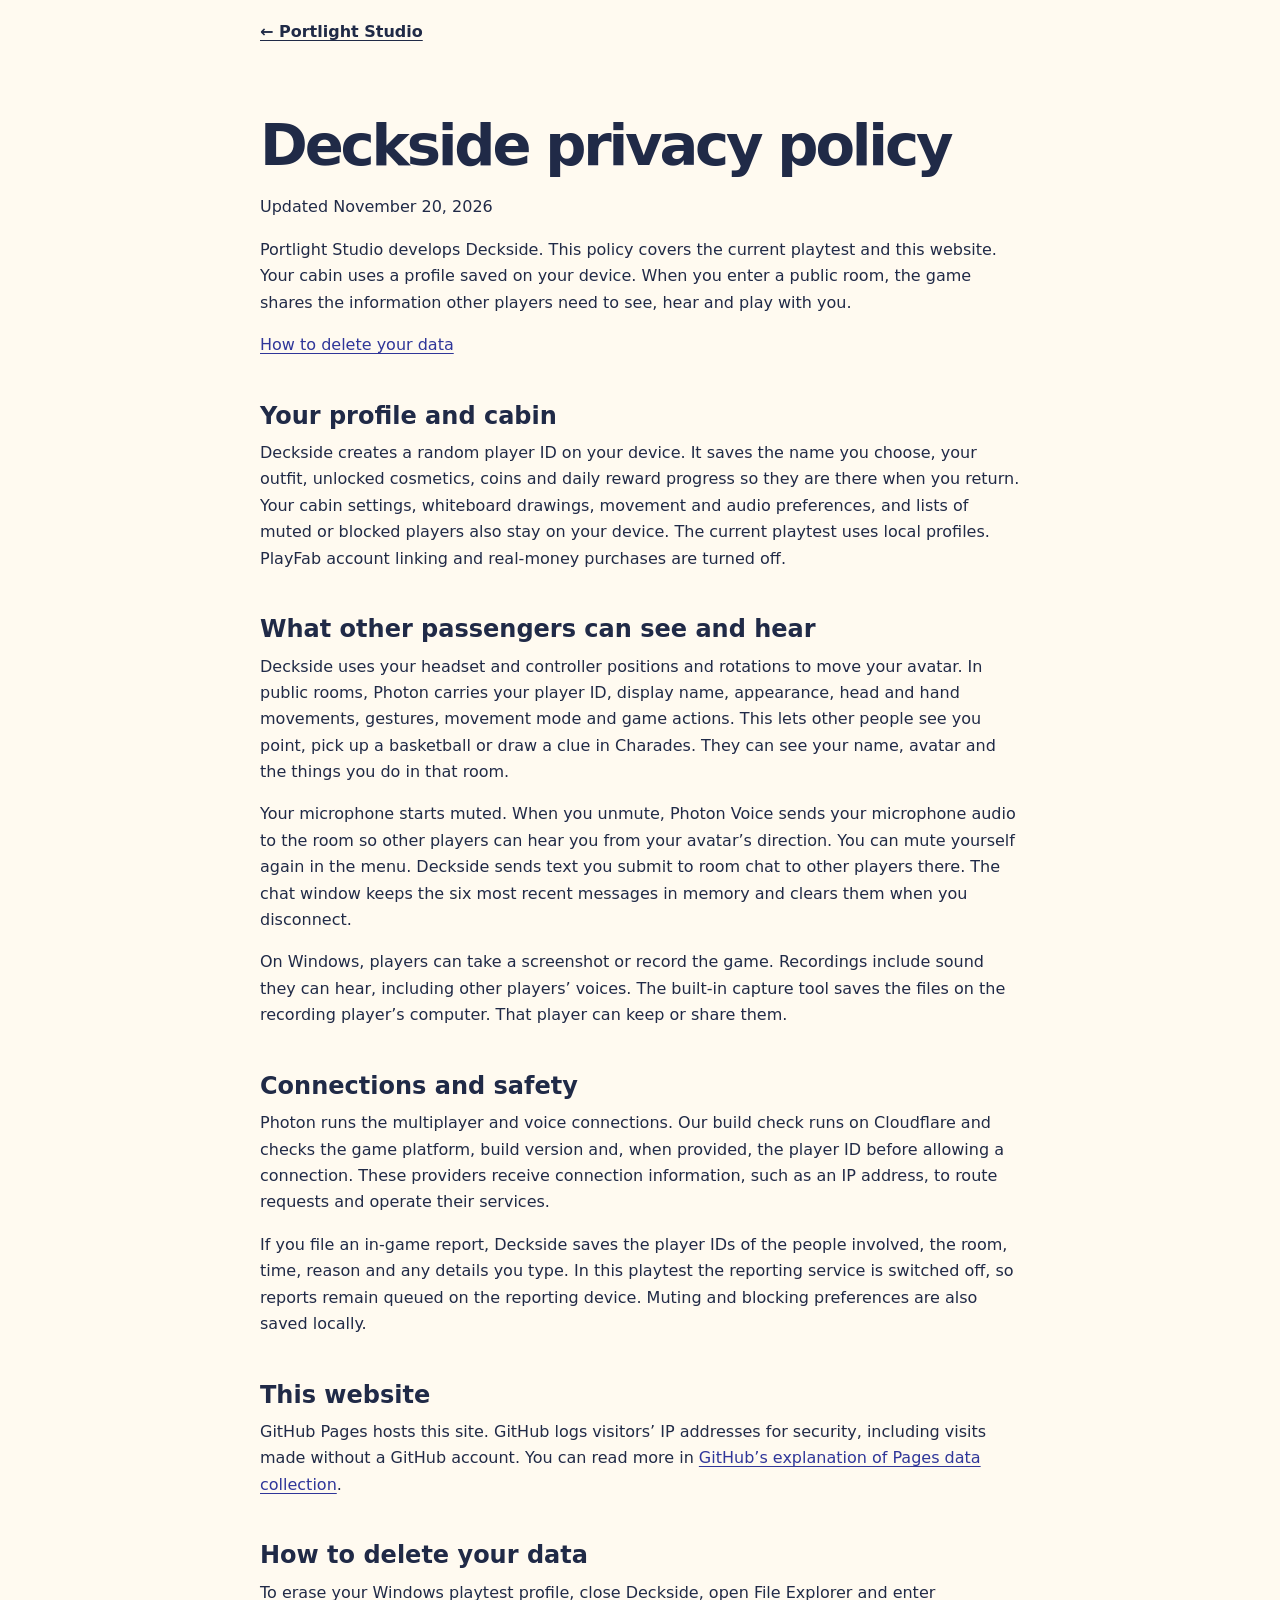
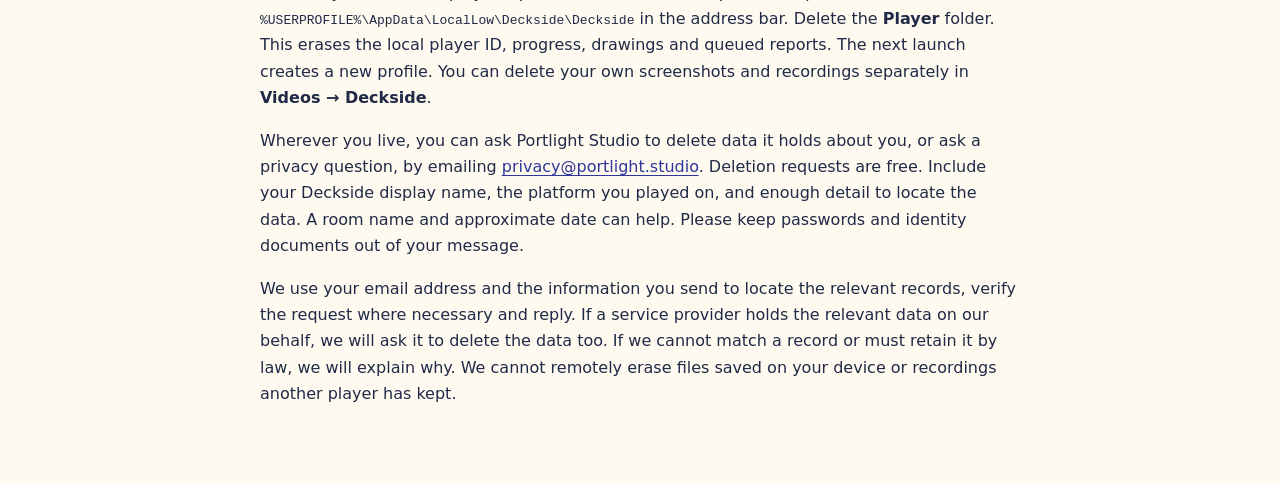
==== privacy/index.html @ 6b0edef1 "Create index.html" ====
<!doctype html>
<html lang="en">
<head>
  <meta charset="utf-8">
  <meta name="viewport" content="width=device-width, initial-scale=1">
  <title>Deckside privacy policy | Portlight Studio</title>
  <meta name="description" content="How Deckside uses your player profile, movement, voice and chat, and how to delete your data.">
  <link rel="stylesheet" href="../style.css">
</head>
<body class="policy-page">
  <header class="policy-nav"><a href="../">← Portlight Studio</a></header>
  <main class="policy-content">
    <h1>Deckside privacy policy</h1>
    <p>Updated <time datetime="2026-11-20">November 20, 2026</time></p>
    <p>Portlight Studio develops Deckside. This policy covers the current playtest and this website. Your cabin uses a profile saved on your device. When you enter a public room, the game shares the information other players need to see, hear and play with you.</p>
    <p><a href="#deletion">How to delete your data</a></p>

    <h2>Your profile and cabin</h2>
    <p>Deckside creates a random player ID on your device. It saves the name you choose, your outfit, unlocked cosmetics, coins and daily reward progress so they are there when you return. Your cabin settings, whiteboard drawings, movement and audio preferences, and lists of muted or blocked players also stay on your device. The current playtest uses local profiles. PlayFab account linking and real-money purchases are turned off.</p>

    <h2>What other passengers can see and hear</h2>
    <p>Deckside uses your headset and controller positions and rotations to move your avatar. In public rooms, Photon carries your player ID, display name, appearance, head and hand movements, gestures, movement mode and game actions. This lets other people see you point, pick up a basketball or draw a clue in Charades. They can see your name, avatar and the things you do in that room.</p>
    <p>Your microphone starts muted. When you unmute, Photon Voice sends your microphone audio to the room so other players can hear you from your avatar’s direction. You can mute yourself again in the menu. Deckside sends text you submit to room chat to other players there. The chat window keeps the six most recent messages in memory and clears them when you disconnect.</p>
    <p>On Windows, players can take a screenshot or record the game. Recordings include sound they can hear, including other players’ voices. The built-in capture tool saves the files on the recording player’s computer. That player can keep or share them.</p>

    <h2>Connections and safety</h2>
    <p>Photon runs the multiplayer and voice connections. Our build check runs on Cloudflare and checks the game platform, build version and, when provided, the player ID before allowing a connection. These providers receive connection information, such as an IP address, to route requests and operate their services.</p>
    <p>If you file an in-game report, Deckside saves the player IDs of the people involved, the room, time, reason and any details you type. In this playtest the reporting service is switched off, so reports remain queued on the reporting device. Muting and blocking preferences are also saved locally.</p>

    <h2>This website</h2>
    <p>GitHub Pages hosts this site. GitHub logs visitors’ IP addresses for security, including visits made without a GitHub account. You can read more in <a href="https://docs.github.com/en/pages/getting-started-with-github-pages/what-is-github-pages#data-collection">GitHub’s explanation of Pages data collection</a>.</p>

    <h2 id="deletion">How to delete your data</h2>
    <p>To erase your Windows playtest profile, close Deckside, open File Explorer and enter <code>%USERPROFILE%\AppData\LocalLow\Deckside\Deckside</code> in the address bar. Delete the <strong>Player</strong> folder. This erases the local player ID, progress, drawings and queued reports. The next launch creates a new profile. You can delete your own screenshots and recordings separately in <strong>Videos → Deckside</strong>.</p>
    <p>Wherever you live, you can ask Portlight Studio to delete data it holds about you, or ask a privacy question, by emailing <a href="mailto:privacy@portlight.studio">privacy@portlight.studio</a>. Deletion requests are free. Include your Deckside display name, the platform you played on, and enough detail to locate the data. A room name and approximate date can help. Please keep passwords and identity documents out of your message.</p>
    <p>We use your email address and the information you send to locate the relevant records, verify the request where necessary and reply. If a service provider holds the relevant data on our behalf, we will ask it to delete the data too. If we cannot match a record or must retain it by law, we will explain why. We cannot remotely erase files saved on your device or recordings another player has kept.</p>
  </main>
</body>
</html>
---- style.css ----
:root {
  color-scheme: light;
  --ink: #202a47;
  --muted: #47536a;
  --paper: #fffaf0;
  --navy: #2f3699;
  --aqua: #a9e6e7;
  --rule: #d6d5c9;
  font-family: "DM Sans", "Segoe UI", system-ui, sans-serif;
  background: var(--paper);
  color: var(--ink);
}
* { box-sizing: border-box; }
body { margin: 0; }
img { display: block; max-width: 100%; height: auto; }
a { color: inherit; text-underline-offset: .2em; }
a:focus-visible { outline: 3px solid #e55030; outline-offset: 5px; }
.wrap { width: min(1180px, calc(100% - 96px)); margin-inline: auto; }
.skip { position: absolute; z-index: 5; inset: -64px auto auto 20px; background: white; padding: 12px; }
.skip:focus { top: 8px; }
.masthead { background: var(--paper); }
.masthead-inner, .footer-inner { display: flex; align-items: center; justify-content: space-between; gap: 24px; }
.masthead-inner { min-height: 78px; }
.brand { display: inline-flex; align-items: center; gap: 12px; font-size: 1.15rem; font-weight: 750; letter-spacing: -.04em; text-decoration: none; }
.brand img { border-radius: 8px; image-rendering: pixelated; }
.masthead nav { display: flex; align-items: center; gap: clamp(18px, 3vw, 40px); }
.masthead nav a { font-weight: 600; font-size: .95rem; text-decoration: none; }
.masthead nav a:hover, .brand:hover span { text-decoration: underline; }
.hero { background: var(--navy); color: white; border-bottom: 8px solid #9bd9e6; }
.hero-grid { display: grid; grid-template-columns: .9fr 1.15fr; gap: clamp(40px, 6vw, 92px); align-items: center; padding-block: clamp(60px, 8vw, 114px); }
.hero-copy { max-width: 470px; }
.status { display: inline-flex; gap: 9px; align-items: center; font: 650 .78rem/1.25 "Courier New", monospace; color: #cdedf1; text-transform: uppercase; letter-spacing: .12em; }
.status span { width: 8px; height: 8px; background: #ffdf72; box-shadow: 3px 3px 0 #202774; }
h1 { margin: 21px 0 18px; }
.hero h1 img { width: 100%; image-rendering: pixelated; }
.hero-copy p { max-width: 41ch; margin: 0; font-size: clamp(1.05rem, 1.4vw, 1.22rem); line-height: 1.6; color: #f6f6ff; }
.explore { display: inline-flex; gap: 22px; align-items: center; margin-top: 30px; padding: 13px 20px; background: var(--aqua); color: #192b49; font-weight: 750; text-decoration: none; border-radius: 5px; box-shadow: 3px 4px 0 #171958; }
.explore:hover { background: #d4f6f1; }
.explore span { font-size: 1.2em; }
.deck-photo { position: relative; margin: 0 3px 0 0; padding: 9px 9px 0; transform: rotate(1.4deg); background: var(--paper); color: var(--ink); box-shadow: 8px 9px 0 #212677; }
.deck-photo img { width: 100%; }
.deck-photo figcaption { display: flex; align-items: center; padding: 10px 8px 11px; gap: 9px; font: 650 .79rem/1.3 "Courier New", monospace; }
.porthole { display: inline-block; width: 9px; height: 9px; border: 2px solid var(--navy); border-radius: 50%; }
.rooms { padding-block: clamp(44px, 6vw, 82px); }
.rooms h2 { margin: 0 0 28px; font-size: clamp(2rem, 3.4vw, 3rem); line-height: 1.04; letter-spacing: -.055em; }
.room-grid { display: grid; grid-template-columns: repeat(3, minmax(0, 1fr)); gap: clamp(18px, 3vw, 38px); }
.room-grid img { width: 100%; border-radius: 4px; }
.room-grid h3 { margin: 16px 0 5px; font-size: 1.4rem; letter-spacing: -.035em; }
.room-grid p { margin: 0; color: var(--muted); font-size: 1rem; line-height: 1.58; }
.site-footer { padding: 23px 0; border-top: 1px solid var(--rule); font-size: .9rem; }
.footer-inner span { font-weight: 700; }
.policy-page .policy-nav, .policy-page .policy-content { width: min(760px, calc(100% - 40px)); margin-inline: auto; }
.policy-nav { padding-block: 22px; font-weight: 650; }
.policy-content { padding-block: 32px 60px; line-height: 1.65; overflow-wrap: anywhere; }
.policy-content h1 { font-size: clamp(2.3rem, 6vw, 3.6rem); line-height: 1.05; letter-spacing: -.055em; }
.policy-content h2 { margin: 1.8em 0 .4em; line-height: 1.2; }
.policy-content p, .policy-content ul { margin: 0 0 1em; }
.policy-content a { color: var(--navy); }
@media (max-width: 760px) {
  .wrap { width: min(570px, calc(100% - 40px)); }
  .masthead-inner { min-height: 64px; }
  .brand { font-size: 1rem; gap: 8px; }
  .brand img { width: 32px; }
  .hero-grid { grid-template-columns: 1fr; gap: 40px; padding-block: 46px 48px; }
  .hero h1 img { max-width: 390px; }
  .room-grid { grid-template-columns: 1fr; gap: 32px; }
}
@media (max-width: 380px) {
  .wrap { width: calc(100% - 28px); }
  .masthead nav { gap: 12px; }
  .masthead nav a, .site-footer { font-size: .85rem; }
  .footer-inner { gap: 12px; flex-wrap: wrap; }
}
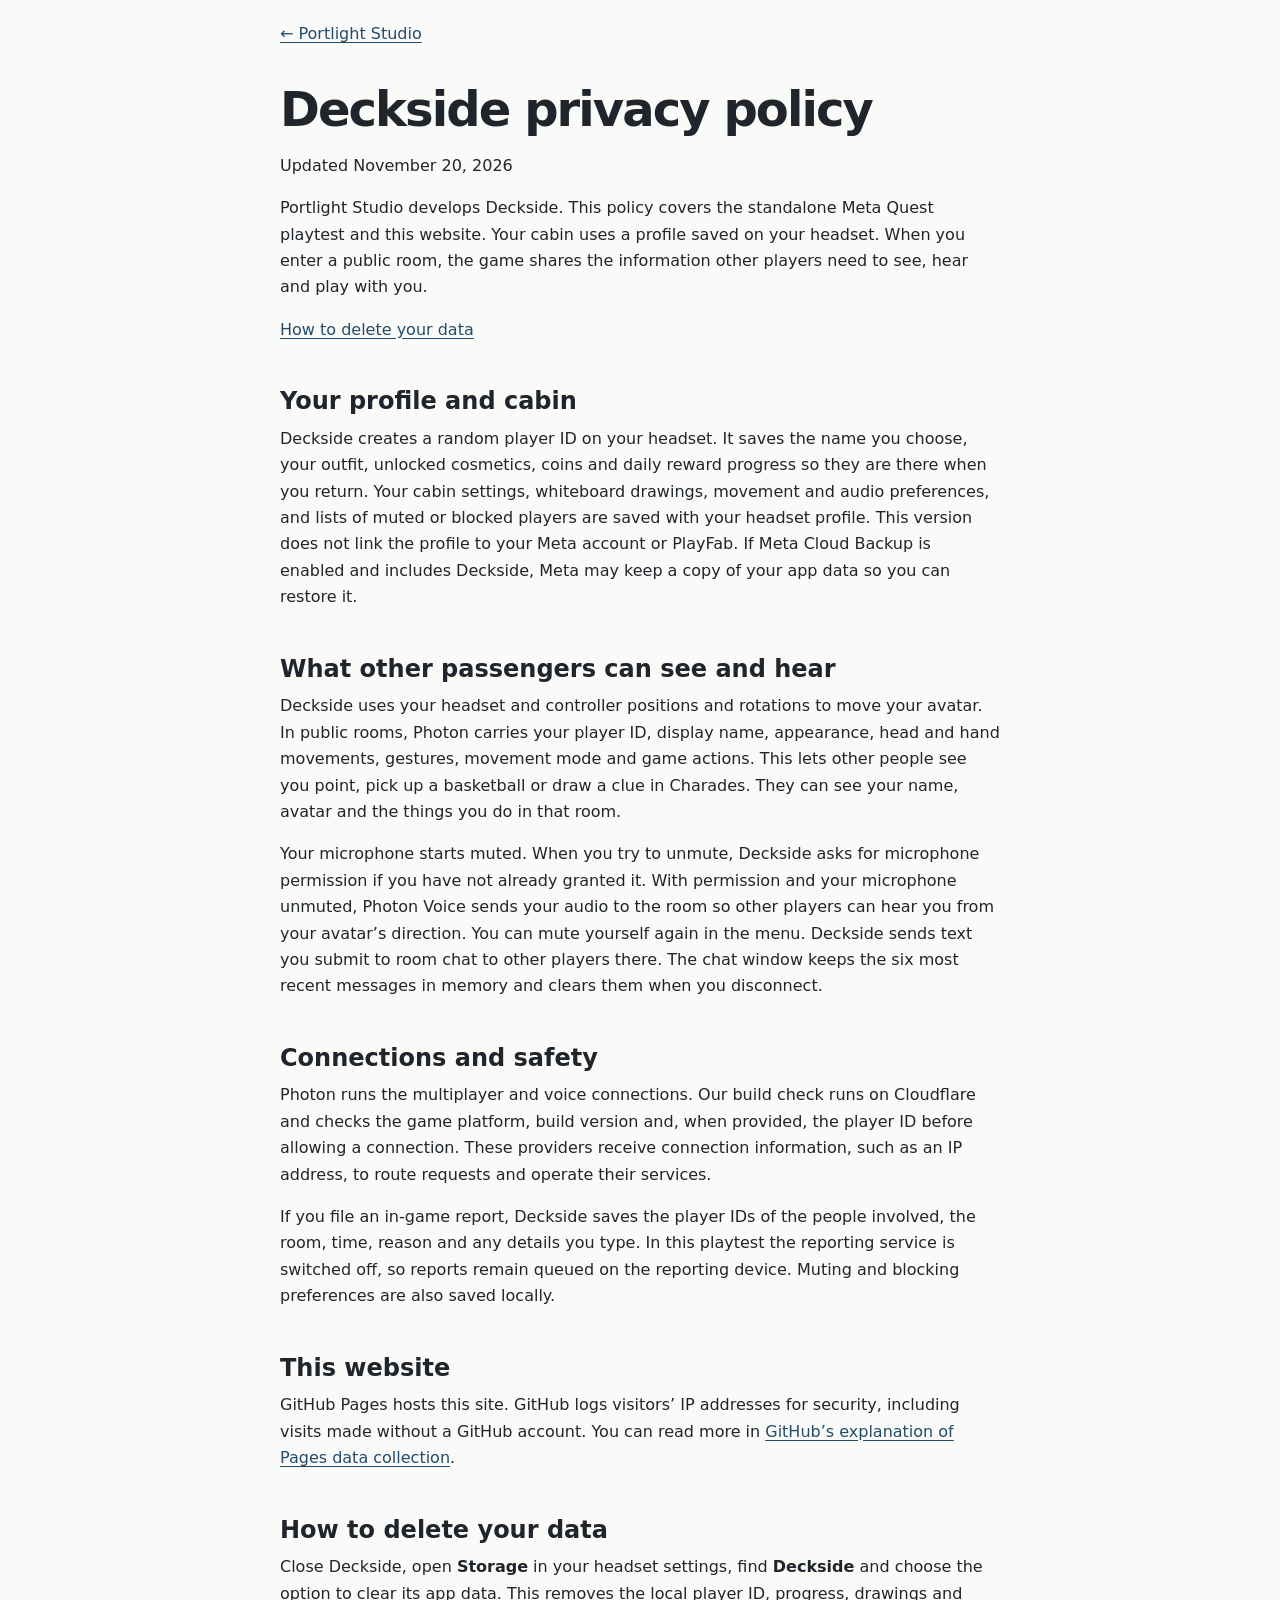
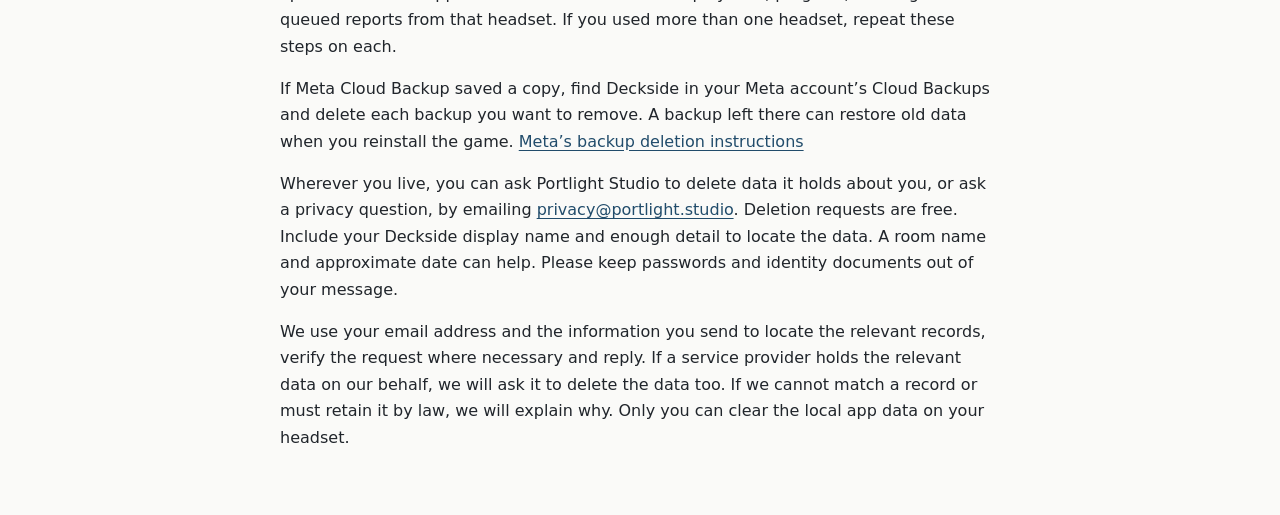
==== commit 495faf41: "Describe privacy and data deletion for the native Quest playtest" ====
--- a/privacy/index.html
+++ b/privacy/index.html
@@ -12,16 +12,15 @@
   <main class="policy-content">
     <h1>Deckside privacy policy</h1>
     <p>Updated <time datetime="2026-11-20">November 20, 2026</time></p>
-    <p>Portlight Studio develops Deckside. This policy covers the current playtest and this website. Your cabin uses a profile saved on your device. When you enter a public room, the game shares the information other players need to see, hear and play with you.</p>
+    <p>Portlight Studio develops Deckside. This policy covers the standalone Meta Quest playtest and this website. Your cabin uses a profile saved on your headset. When you enter a public room, the game shares the information other players need to see, hear and play with you.</p>
     <p><a href="#deletion">How to delete your data</a></p>
 
     <h2>Your profile and cabin</h2>
-    <p>Deckside creates a random player ID on your device. It saves the name you choose, your outfit, unlocked cosmetics, coins and daily reward progress so they are there when you return. Your cabin settings, whiteboard drawings, movement and audio preferences, and lists of muted or blocked players also stay on your device. The current playtest uses local profiles. PlayFab account linking and real-money purchases are turned off.</p>
+    <p>Deckside creates a random player ID on your headset. It saves the name you choose, your outfit, unlocked cosmetics, coins and daily reward progress so they are there when you return. Your cabin settings, whiteboard drawings, movement and audio preferences, and lists of muted or blocked players are saved with your headset profile. This version does not link the profile to your Meta account or PlayFab. If Meta Cloud Backup is enabled and includes Deckside, Meta may keep a copy of your app data so you can restore it.</p>
 
     <h2>What other passengers can see and hear</h2>
     <p>Deckside uses your headset and controller positions and rotations to move your avatar. In public rooms, Photon carries your player ID, display name, appearance, head and hand movements, gestures, movement mode and game actions. This lets other people see you point, pick up a basketball or draw a clue in Charades. They can see your name, avatar and the things you do in that room.</p>
-    <p>Your microphone starts muted. When you unmute, Photon Voice sends your microphone audio to the room so other players can hear you from your avatar’s direction. You can mute yourself again in the menu. Deckside sends text you submit to room chat to other players there. The chat window keeps the six most recent messages in memory and clears them when you disconnect.</p>
-    <p>On Windows, players can take a screenshot or record the game. Recordings include sound they can hear, including other players’ voices. The built-in capture tool saves the files on the recording player’s computer. That player can keep or share them.</p>
+    <p>Your microphone starts muted. When you try to unmute, Deckside asks for microphone permission if you have not already granted it. With permission and your microphone unmuted, Photon Voice sends your audio to the room so other players can hear you from your avatar’s direction. You can mute yourself again in the menu. Deckside sends text you submit to room chat to other players there. The chat window keeps the six most recent messages in memory and clears them when you disconnect.</p>
 
     <h2>Connections and safety</h2>
     <p>Photon runs the multiplayer and voice connections. Our build check runs on Cloudflare and checks the game platform, build version and, when provided, the player ID before allowing a connection. These providers receive connection information, such as an IP address, to route requests and operate their services.</p>
@@ -31,9 +30,10 @@
     <p>GitHub Pages hosts this site. GitHub logs visitors’ IP addresses for security, including visits made without a GitHub account. You can read more in <a href="https://docs.github.com/en/pages/getting-started-with-github-pages/what-is-github-pages#data-collection">GitHub’s explanation of Pages data collection</a>.</p>
 
     <h2 id="deletion">How to delete your data</h2>
-    <p>To erase your Windows playtest profile, close Deckside, open File Explorer and enter <code>%USERPROFILE%\AppData\LocalLow\Deckside\Deckside</code> in the address bar. Delete the <strong>Player</strong> folder. This erases the local player ID, progress, drawings and queued reports. The next launch creates a new profile. You can delete your own screenshots and recordings separately in <strong>Videos → Deckside</strong>.</p>
-    <p>Wherever you live, you can ask Portlight Studio to delete data it holds about you, or ask a privacy question, by emailing <a href="mailto:privacy@portlight.studio">privacy@portlight.studio</a>. Deletion requests are free. Include your Deckside display name, the platform you played on, and enough detail to locate the data. A room name and approximate date can help. Please keep passwords and identity documents out of your message.</p>
-    <p>We use your email address and the information you send to locate the relevant records, verify the request where necessary and reply. If a service provider holds the relevant data on our behalf, we will ask it to delete the data too. If we cannot match a record or must retain it by law, we will explain why. We cannot remotely erase files saved on your device or recordings another player has kept.</p>
+    <p>Close Deckside, open <strong>Storage</strong> in your headset settings, find <strong>Deckside</strong> and choose the option to clear its app data. This removes the local player ID, progress, drawings and queued reports from that headset. If you used more than one headset, repeat these steps on each.</p>
+    <p>If Meta Cloud Backup saved a copy, find Deckside in your Meta account’s Cloud Backups and delete each backup you want to remove. A backup left there can restore old data when you reinstall the game. <a href="https://developers.meta.com/vr/documentation/android-apps/ps-cloud-backup/#how-can-i-view-and-delete-cloud-backups-for-an-app-i-own">Meta’s backup deletion instructions</a></p>
+    <p>Wherever you live, you can ask Portlight Studio to delete data it holds about you, or ask a privacy question, by emailing <a href="mailto:privacy@portlight.studio">privacy@portlight.studio</a>. Deletion requests are free. Include your Deckside display name and enough detail to locate the data. A room name and approximate date can help. Please keep passwords and identity documents out of your message.</p>
+    <p>We use your email address and the information you send to locate the relevant records, verify the request where necessary and reply. If a service provider holds the relevant data on our behalf, we will ask it to delete the data too. If we cannot match a record or must retain it by law, we will explain why. Only you can clear the local app data on your headset.</p>
   </main>
 </body>
 </html>
--- a/style.css
+++ b/style.css
@@ -1,73 +1,20 @@
 :root {
   color-scheme: light;
-  --ink: #202a47;
-  --muted: #47536a;
-  --paper: #fffaf0;
-  --navy: #2f3699;
-  --aqua: #a9e6e7;
-  --rule: #d6d5c9;
-  font-family: "DM Sans", "Segoe UI", system-ui, sans-serif;
-  background: var(--paper);
-  color: var(--ink);
+  font-family: system-ui, sans-serif;
+  background: #fafaf8;
+  color: #20252b;
 }
 * { box-sizing: border-box; }
 body { margin: 0; }
-img { display: block; max-width: 100%; height: auto; }
-a { color: inherit; text-underline-offset: .2em; }
-a:focus-visible { outline: 3px solid #e55030; outline-offset: 5px; }
-.wrap { width: min(1180px, calc(100% - 96px)); margin-inline: auto; }
-.skip { position: absolute; z-index: 5; inset: -64px auto auto 20px; background: white; padding: 12px; }
-.skip:focus { top: 8px; }
-.masthead { background: var(--paper); }
-.masthead-inner, .footer-inner { display: flex; align-items: center; justify-content: space-between; gap: 24px; }
-.masthead-inner { min-height: 78px; }
-.brand { display: inline-flex; align-items: center; gap: 12px; font-size: 1.15rem; font-weight: 750; letter-spacing: -.04em; text-decoration: none; }
-.brand img { border-radius: 8px; image-rendering: pixelated; }
-.masthead nav { display: flex; align-items: center; gap: clamp(18px, 3vw, 40px); }
-.masthead nav a { font-weight: 600; font-size: .95rem; text-decoration: none; }
-.masthead nav a:hover, .brand:hover span { text-decoration: underline; }
-.hero { background: var(--navy); color: white; border-bottom: 8px solid #9bd9e6; }
-.hero-grid { display: grid; grid-template-columns: .9fr 1.15fr; gap: clamp(40px, 6vw, 92px); align-items: center; padding-block: clamp(60px, 8vw, 114px); }
-.hero-copy { max-width: 470px; }
-.status { display: inline-flex; gap: 9px; align-items: center; font: 650 .78rem/1.25 "Courier New", monospace; color: #cdedf1; text-transform: uppercase; letter-spacing: .12em; }
-.status span { width: 8px; height: 8px; background: #ffdf72; box-shadow: 3px 3px 0 #202774; }
-h1 { margin: 21px 0 18px; }
-.hero h1 img { width: 100%; image-rendering: pixelated; }
-.hero-copy p { max-width: 41ch; margin: 0; font-size: clamp(1.05rem, 1.4vw, 1.22rem); line-height: 1.6; color: #f6f6ff; }
-.explore { display: inline-flex; gap: 22px; align-items: center; margin-top: 30px; padding: 13px 20px; background: var(--aqua); color: #192b49; font-weight: 750; text-decoration: none; border-radius: 5px; box-shadow: 3px 4px 0 #171958; }
-.explore:hover { background: #d4f6f1; }
-.explore span { font-size: 1.2em; }
-.deck-photo { position: relative; margin: 0 3px 0 0; padding: 9px 9px 0; transform: rotate(1.4deg); background: var(--paper); color: var(--ink); box-shadow: 8px 9px 0 #212677; }
-.deck-photo img { width: 100%; }
-.deck-photo figcaption { display: flex; align-items: center; padding: 10px 8px 11px; gap: 9px; font: 650 .79rem/1.3 "Courier New", monospace; }
-.porthole { display: inline-block; width: 9px; height: 9px; border: 2px solid var(--navy); border-radius: 50%; }
-.rooms { padding-block: clamp(44px, 6vw, 82px); }
-.rooms h2 { margin: 0 0 28px; font-size: clamp(2rem, 3.4vw, 3rem); line-height: 1.04; letter-spacing: -.055em; }
-.room-grid { display: grid; grid-template-columns: repeat(3, minmax(0, 1fr)); gap: clamp(18px, 3vw, 38px); }
-.room-grid img { width: 100%; border-radius: 4px; }
-.room-grid h3 { margin: 16px 0 5px; font-size: 1.4rem; letter-spacing: -.035em; }
-.room-grid p { margin: 0; color: var(--muted); font-size: 1rem; line-height: 1.58; }
-.site-footer { padding: 23px 0; border-top: 1px solid var(--rule); font-size: .9rem; }
-.footer-inner span { font-weight: 700; }
-.policy-page .policy-nav, .policy-page .policy-content { width: min(760px, calc(100% - 40px)); margin-inline: auto; }
-.policy-nav { padding-block: 22px; font-weight: 650; }
-.policy-content { padding-block: 32px 60px; line-height: 1.65; overflow-wrap: anywhere; }
-.policy-content h1 { font-size: clamp(2.3rem, 6vw, 3.6rem); line-height: 1.05; letter-spacing: -.055em; }
-.policy-content h2 { margin: 1.8em 0 .4em; line-height: 1.2; }
-.policy-content p, .policy-content ul { margin: 0 0 1em; }
-.policy-content a { color: var(--navy); }
-@media (max-width: 760px) {
-  .wrap { width: min(570px, calc(100% - 40px)); }
-  .masthead-inner { min-height: 64px; }
-  .brand { font-size: 1rem; gap: 8px; }
-  .brand img { width: 32px; }
-  .hero-grid { grid-template-columns: 1fr; gap: 40px; padding-block: 46px 48px; }
-  .hero h1 img { max-width: 390px; }
-  .room-grid { grid-template-columns: 1fr; gap: 32px; }
-}
-@media (max-width: 380px) {
-  .wrap { width: calc(100% - 28px); }
-  .masthead nav { gap: 12px; }
-  .masthead nav a, .site-footer { font-size: .85rem; }
-  .footer-inner { gap: 12px; flex-wrap: wrap; }
-}
+a { color: #214c6b; text-underline-offset: .2em; }
+a:focus-visible { outline: 2px solid currentColor; outline-offset: 4px; }
+.home { display: grid; min-height: 100vh; min-height: 100svh; place-items: center; padding: 24px; text-align: center; }
+.home h1 { margin: 0; font-size: clamp(2rem, 6vw, 3rem); letter-spacing: -.05em; }
+.home p { margin: 10px 0 28px; color: #555e65; }
+.home a { font-size: .92rem; }
+.policy-nav, .policy-content { width: min(720px, calc(100% - 40px)); margin-inline: auto; }
+.policy-nav { padding-block: 24px; }
+.policy-content { padding-block: 16px 48px; line-height: 1.65; overflow-wrap: anywhere; }
+.policy-content h1 { margin: 0 0 16px; font-size: clamp(2rem, 6vw, 3rem); letter-spacing: -.04em; line-height: 1.12; }
+.policy-content h2 { margin: 1.8em 0 .4em; line-height: 1.25; }
+.policy-content p, .policy-content ul { margin: 0 0 1em; }
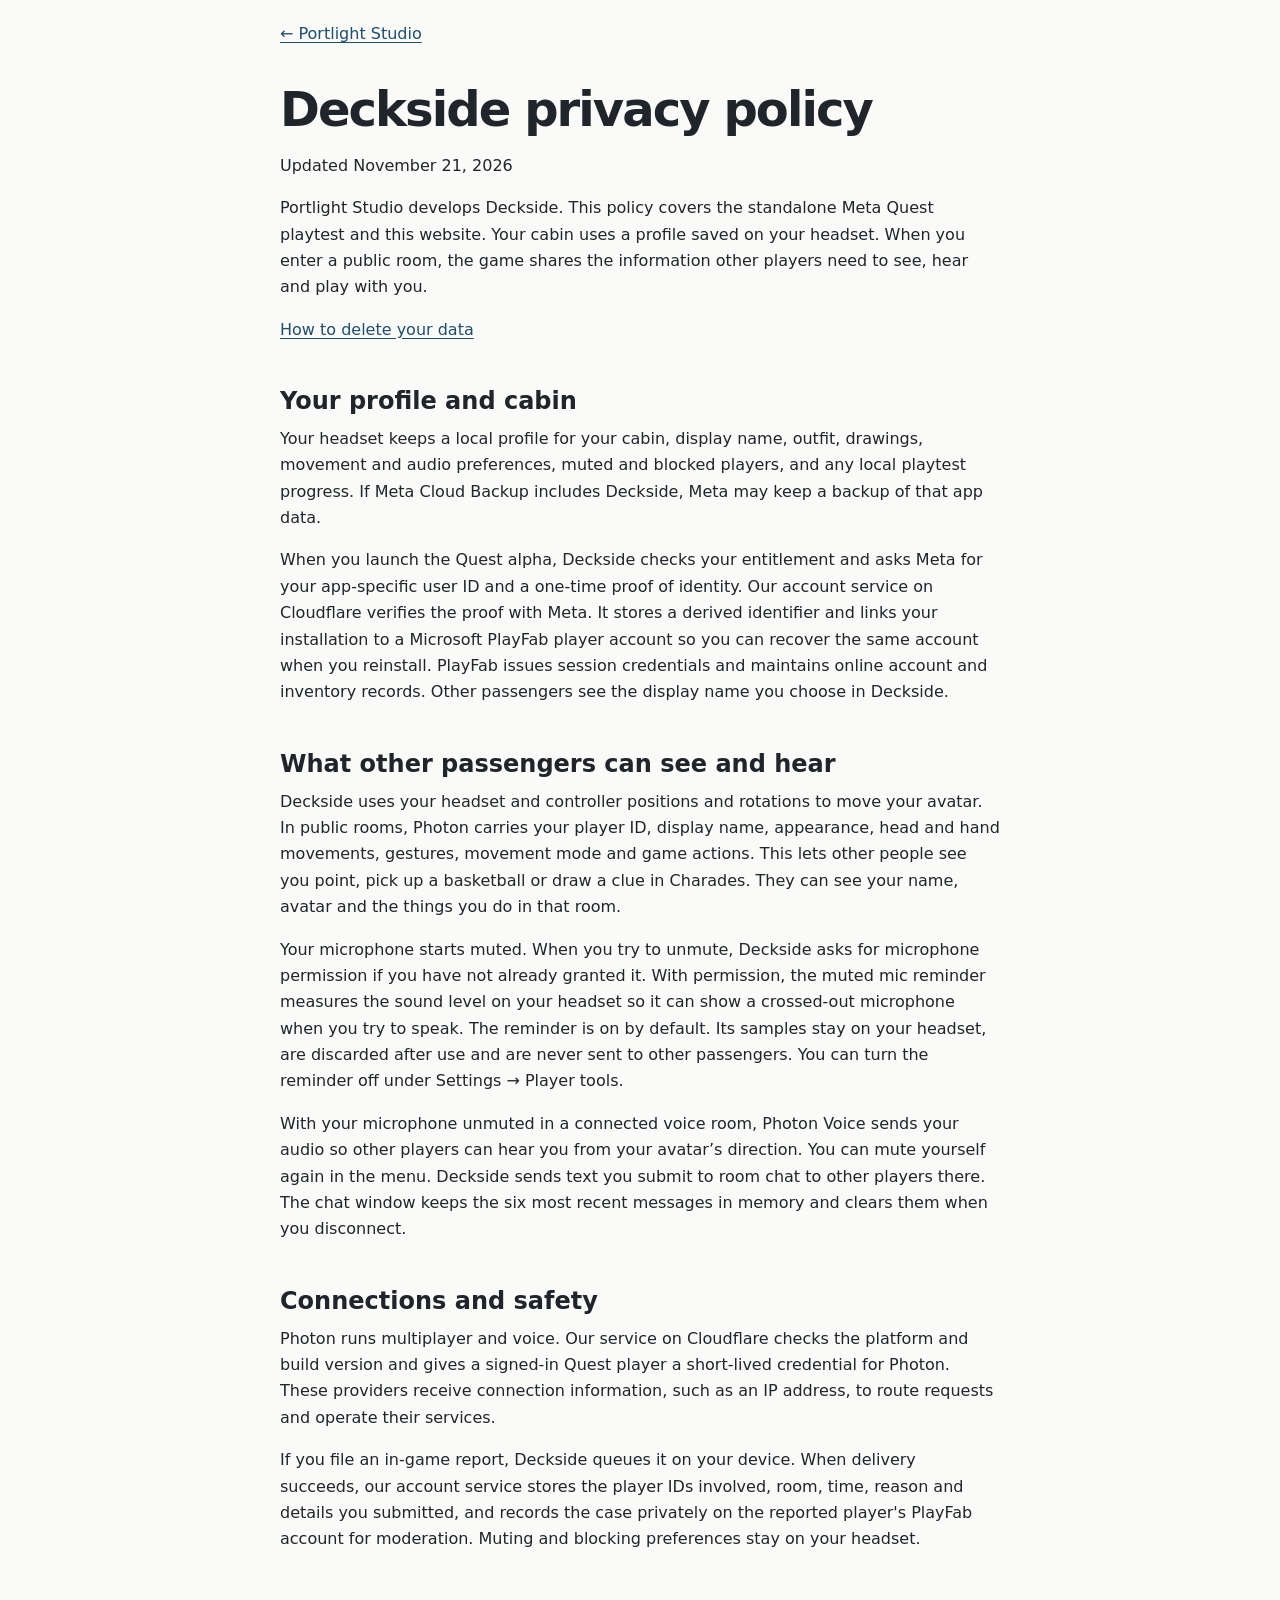
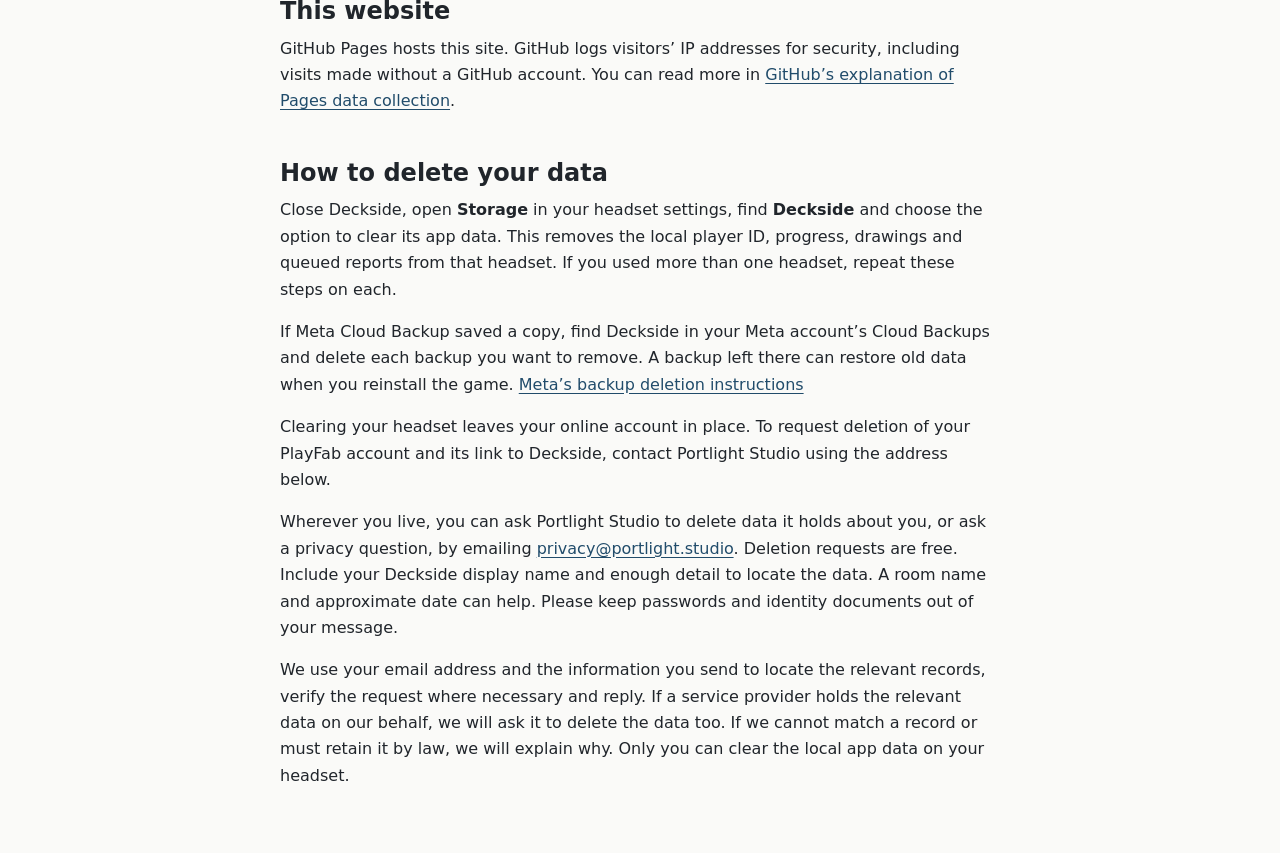
==== commit 608a9463: "Update Quest alpha privacy disclosures for verified accounts" ====
--- a/privacy/index.html
+++ b/privacy/index.html
@@ -11,20 +11,22 @@
   <header class="policy-nav"><a href="../">← Portlight Studio</a></header>
   <main class="policy-content">
     <h1>Deckside privacy policy</h1>
-    <p>Updated <time datetime="2026-11-20">November 20, 2026</time></p>
+    <p>Updated <time datetime="2026-11-21">November 21, 2026</time></p>
     <p>Portlight Studio develops Deckside. This policy covers the standalone Meta Quest playtest and this website. Your cabin uses a profile saved on your headset. When you enter a public room, the game shares the information other players need to see, hear and play with you.</p>
     <p><a href="#deletion">How to delete your data</a></p>
 
     <h2>Your profile and cabin</h2>
-    <p>Deckside creates a random player ID on your headset. It saves the name you choose, your outfit, unlocked cosmetics, coins and daily reward progress so they are there when you return. Your cabin settings, whiteboard drawings, movement and audio preferences, and lists of muted or blocked players are saved with your headset profile. This version does not link the profile to your Meta account or PlayFab. If Meta Cloud Backup is enabled and includes Deckside, Meta may keep a copy of your app data so you can restore it.</p>
+    <p>Your headset keeps a local profile for your cabin, display name, outfit, drawings, movement and audio preferences, muted and blocked players, and any local playtest progress. If Meta Cloud Backup includes Deckside, Meta may keep a backup of that app data.</p>
+    <p>When you launch the Quest alpha, Deckside checks your entitlement and asks Meta for your app-specific user ID and a one-time proof of identity. Our account service on Cloudflare verifies the proof with Meta. It stores a derived identifier and links your installation to a Microsoft PlayFab player account so you can recover the same account when you reinstall. PlayFab issues session credentials and maintains online account and inventory records. Other passengers see the display name you choose in Deckside.</p>
 
     <h2>What other passengers can see and hear</h2>
     <p>Deckside uses your headset and controller positions and rotations to move your avatar. In public rooms, Photon carries your player ID, display name, appearance, head and hand movements, gestures, movement mode and game actions. This lets other people see you point, pick up a basketball or draw a clue in Charades. They can see your name, avatar and the things you do in that room.</p>
-    <p>Your microphone starts muted. When you try to unmute, Deckside asks for microphone permission if you have not already granted it. With permission and your microphone unmuted, Photon Voice sends your audio to the room so other players can hear you from your avatar’s direction. You can mute yourself again in the menu. Deckside sends text you submit to room chat to other players there. The chat window keeps the six most recent messages in memory and clears them when you disconnect.</p>
+    <p>Your microphone starts muted. When you try to unmute, Deckside asks for microphone permission if you have not already granted it. With permission, the muted mic reminder measures the sound level on your headset so it can show a crossed-out microphone when you try to speak. The reminder is on by default. Its samples stay on your headset, are discarded after use and are never sent to other passengers. You can turn the reminder off under Settings → Player tools.</p>
+    <p>With your microphone unmuted in a connected voice room, Photon Voice sends your audio so other players can hear you from your avatar’s direction. You can mute yourself again in the menu. Deckside sends text you submit to room chat to other players there. The chat window keeps the six most recent messages in memory and clears them when you disconnect.</p>
 
     <h2>Connections and safety</h2>
-    <p>Photon runs the multiplayer and voice connections. Our build check runs on Cloudflare and checks the game platform, build version and, when provided, the player ID before allowing a connection. These providers receive connection information, such as an IP address, to route requests and operate their services.</p>
-    <p>If you file an in-game report, Deckside saves the player IDs of the people involved, the room, time, reason and any details you type. In this playtest the reporting service is switched off, so reports remain queued on the reporting device. Muting and blocking preferences are also saved locally.</p>
+    <p>Photon runs multiplayer and voice. Our service on Cloudflare checks the platform and build version and gives a signed-in Quest player a short-lived credential for Photon. These providers receive connection information, such as an IP address, to route requests and operate their services.</p>
+    <p>If you file an in-game report, Deckside queues it on your device. When delivery succeeds, our account service stores the player IDs involved, room, time, reason and details you submitted, and records the case privately on the reported player's PlayFab account for moderation. Muting and blocking preferences stay on your headset.</p>
 
     <h2>This website</h2>
     <p>GitHub Pages hosts this site. GitHub logs visitors’ IP addresses for security, including visits made without a GitHub account. You can read more in <a href="https://docs.github.com/en/pages/getting-started-with-github-pages/what-is-github-pages#data-collection">GitHub’s explanation of Pages data collection</a>.</p>
@@ -32,6 +34,7 @@
     <h2 id="deletion">How to delete your data</h2>
     <p>Close Deckside, open <strong>Storage</strong> in your headset settings, find <strong>Deckside</strong> and choose the option to clear its app data. This removes the local player ID, progress, drawings and queued reports from that headset. If you used more than one headset, repeat these steps on each.</p>
     <p>If Meta Cloud Backup saved a copy, find Deckside in your Meta account’s Cloud Backups and delete each backup you want to remove. A backup left there can restore old data when you reinstall the game. <a href="https://developers.meta.com/vr/documentation/android-apps/ps-cloud-backup/#how-can-i-view-and-delete-cloud-backups-for-an-app-i-own">Meta’s backup deletion instructions</a></p>
+    <p>Clearing your headset leaves your online account in place. To request deletion of your PlayFab account and its link to Deckside, contact Portlight Studio using the address below.</p>
     <p>Wherever you live, you can ask Portlight Studio to delete data it holds about you, or ask a privacy question, by emailing <a href="mailto:privacy@portlight.studio">privacy@portlight.studio</a>. Deletion requests are free. Include your Deckside display name and enough detail to locate the data. A room name and approximate date can help. Please keep passwords and identity documents out of your message.</p>
     <p>We use your email address and the information you send to locate the relevant records, verify the request where necessary and reply. If a service provider holds the relevant data on our behalf, we will ask it to delete the data too. If we cannot match a record or must retain it by law, we will explain why. Only you can clear the local app data on your headset.</p>
   </main>
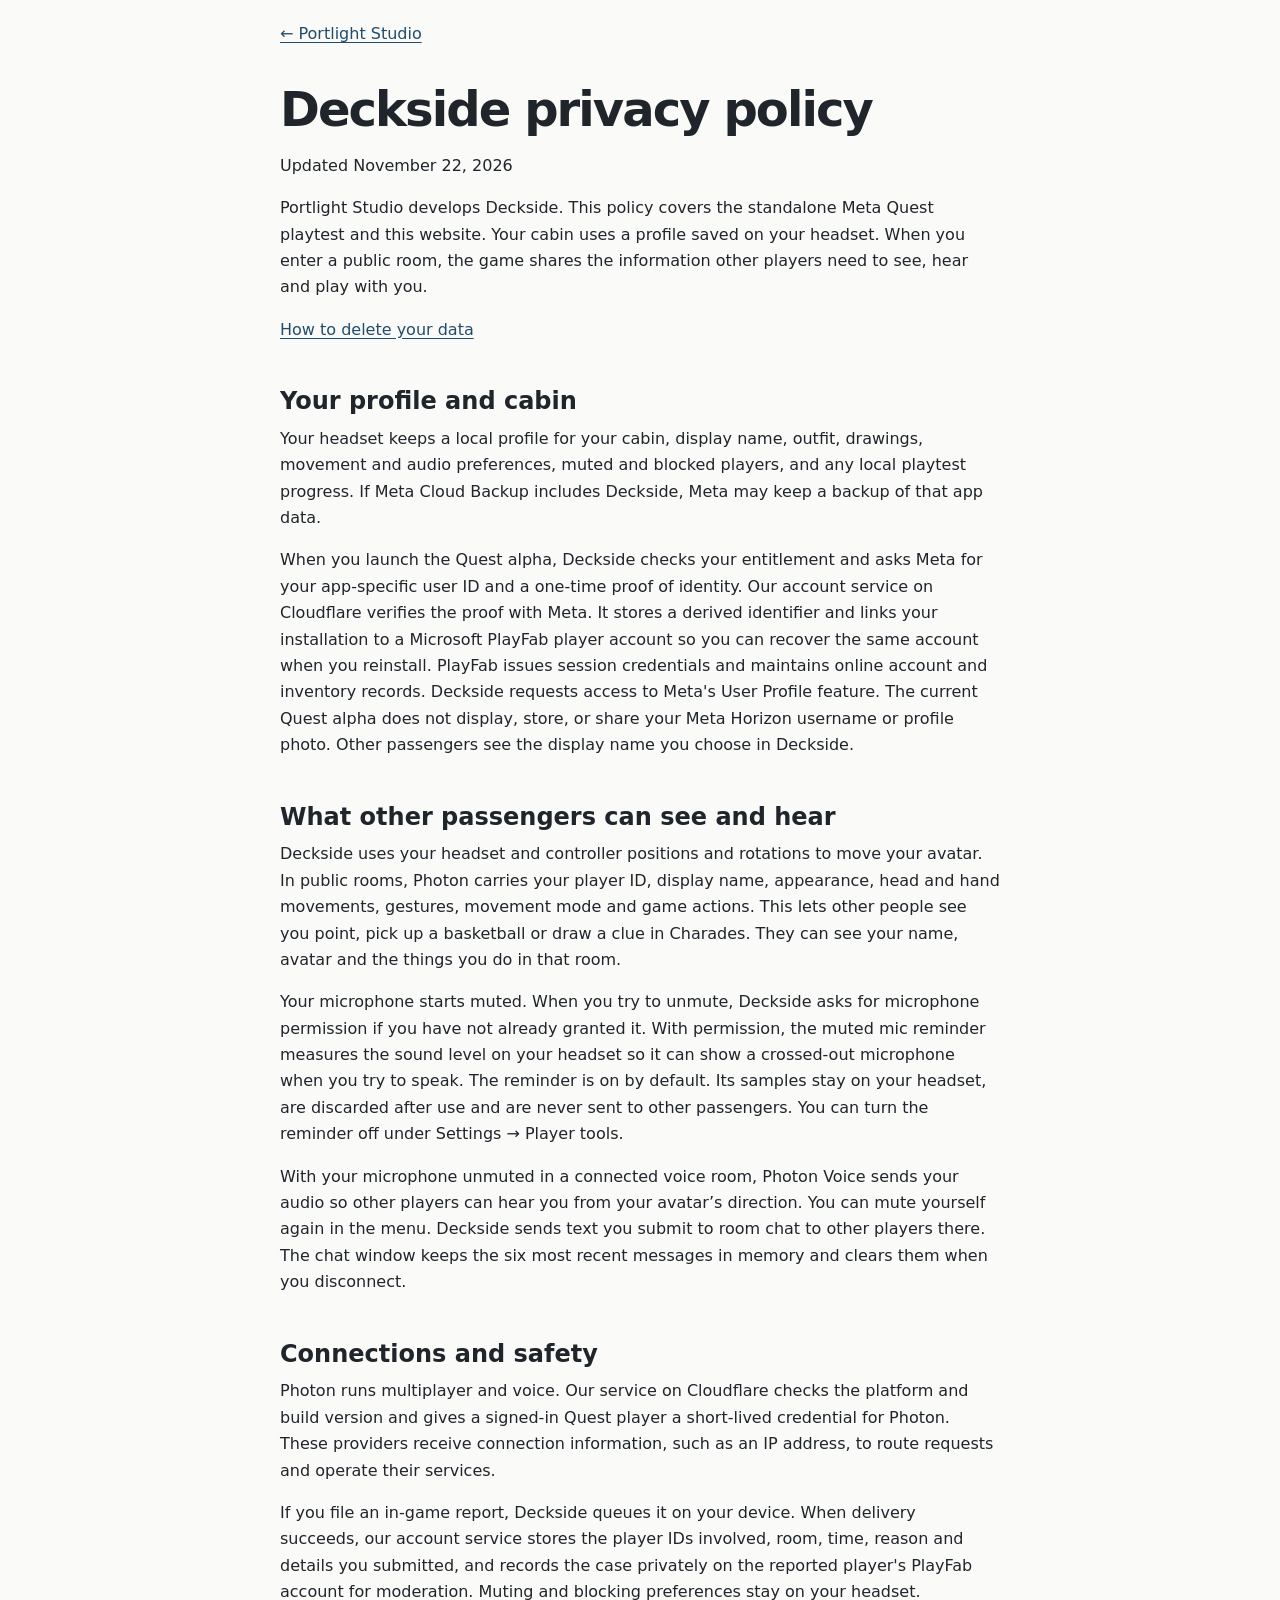
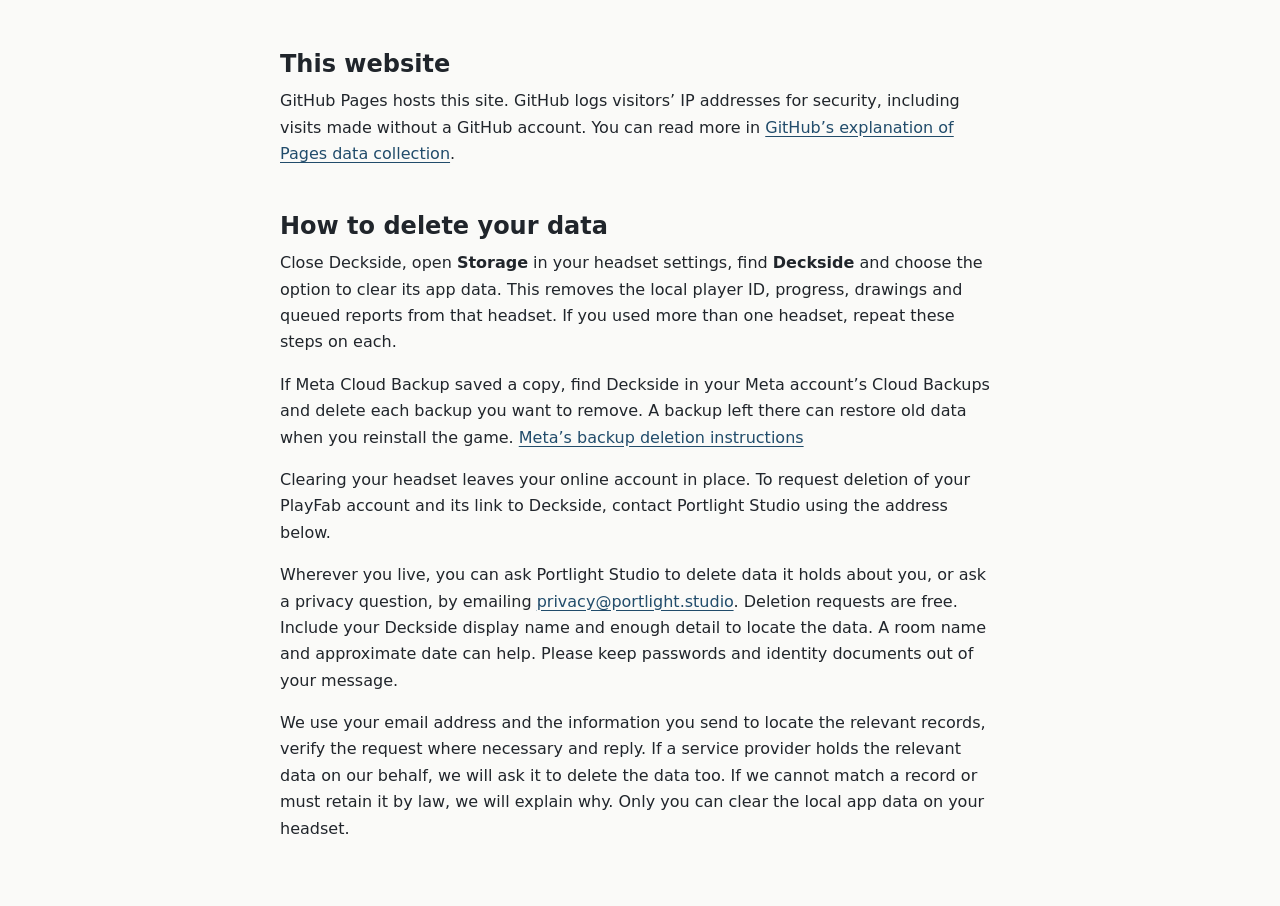
==== commit 51c9e139: "Clarify Horizon User Profile use in the Quest alpha" ====
--- a/privacy/index.html
+++ b/privacy/index.html
@@ -11,13 +11,13 @@
   <header class="policy-nav"><a href="../">← Portlight Studio</a></header>
   <main class="policy-content">
     <h1>Deckside privacy policy</h1>
-    <p>Updated <time datetime="2026-11-21">November 21, 2026</time></p>
+    <p>Updated <time datetime="2026-11-22">November 22, 2026</time></p>
     <p>Portlight Studio develops Deckside. This policy covers the standalone Meta Quest playtest and this website. Your cabin uses a profile saved on your headset. When you enter a public room, the game shares the information other players need to see, hear and play with you.</p>
     <p><a href="#deletion">How to delete your data</a></p>
 
     <h2>Your profile and cabin</h2>
     <p>Your headset keeps a local profile for your cabin, display name, outfit, drawings, movement and audio preferences, muted and blocked players, and any local playtest progress. If Meta Cloud Backup includes Deckside, Meta may keep a backup of that app data.</p>
-    <p>When you launch the Quest alpha, Deckside checks your entitlement and asks Meta for your app-specific user ID and a one-time proof of identity. Our account service on Cloudflare verifies the proof with Meta. It stores a derived identifier and links your installation to a Microsoft PlayFab player account so you can recover the same account when you reinstall. PlayFab issues session credentials and maintains online account and inventory records. Other passengers see the display name you choose in Deckside.</p>
+    <p>When you launch the Quest alpha, Deckside checks your entitlement and asks Meta for your app-specific user ID and a one-time proof of identity. Our account service on Cloudflare verifies the proof with Meta. It stores a derived identifier and links your installation to a Microsoft PlayFab player account so you can recover the same account when you reinstall. PlayFab issues session credentials and maintains online account and inventory records. Deckside requests access to Meta's User Profile feature. The current Quest alpha does not display, store, or share your Meta Horizon username or profile photo. Other passengers see the display name you choose in Deckside.</p>
 
     <h2>What other passengers can see and hear</h2>
     <p>Deckside uses your headset and controller positions and rotations to move your avatar. In public rooms, Photon carries your player ID, display name, appearance, head and hand movements, gestures, movement mode and game actions. This lets other people see you point, pick up a basketball or draw a clue in Charades. They can see your name, avatar and the things you do in that room.</p>
